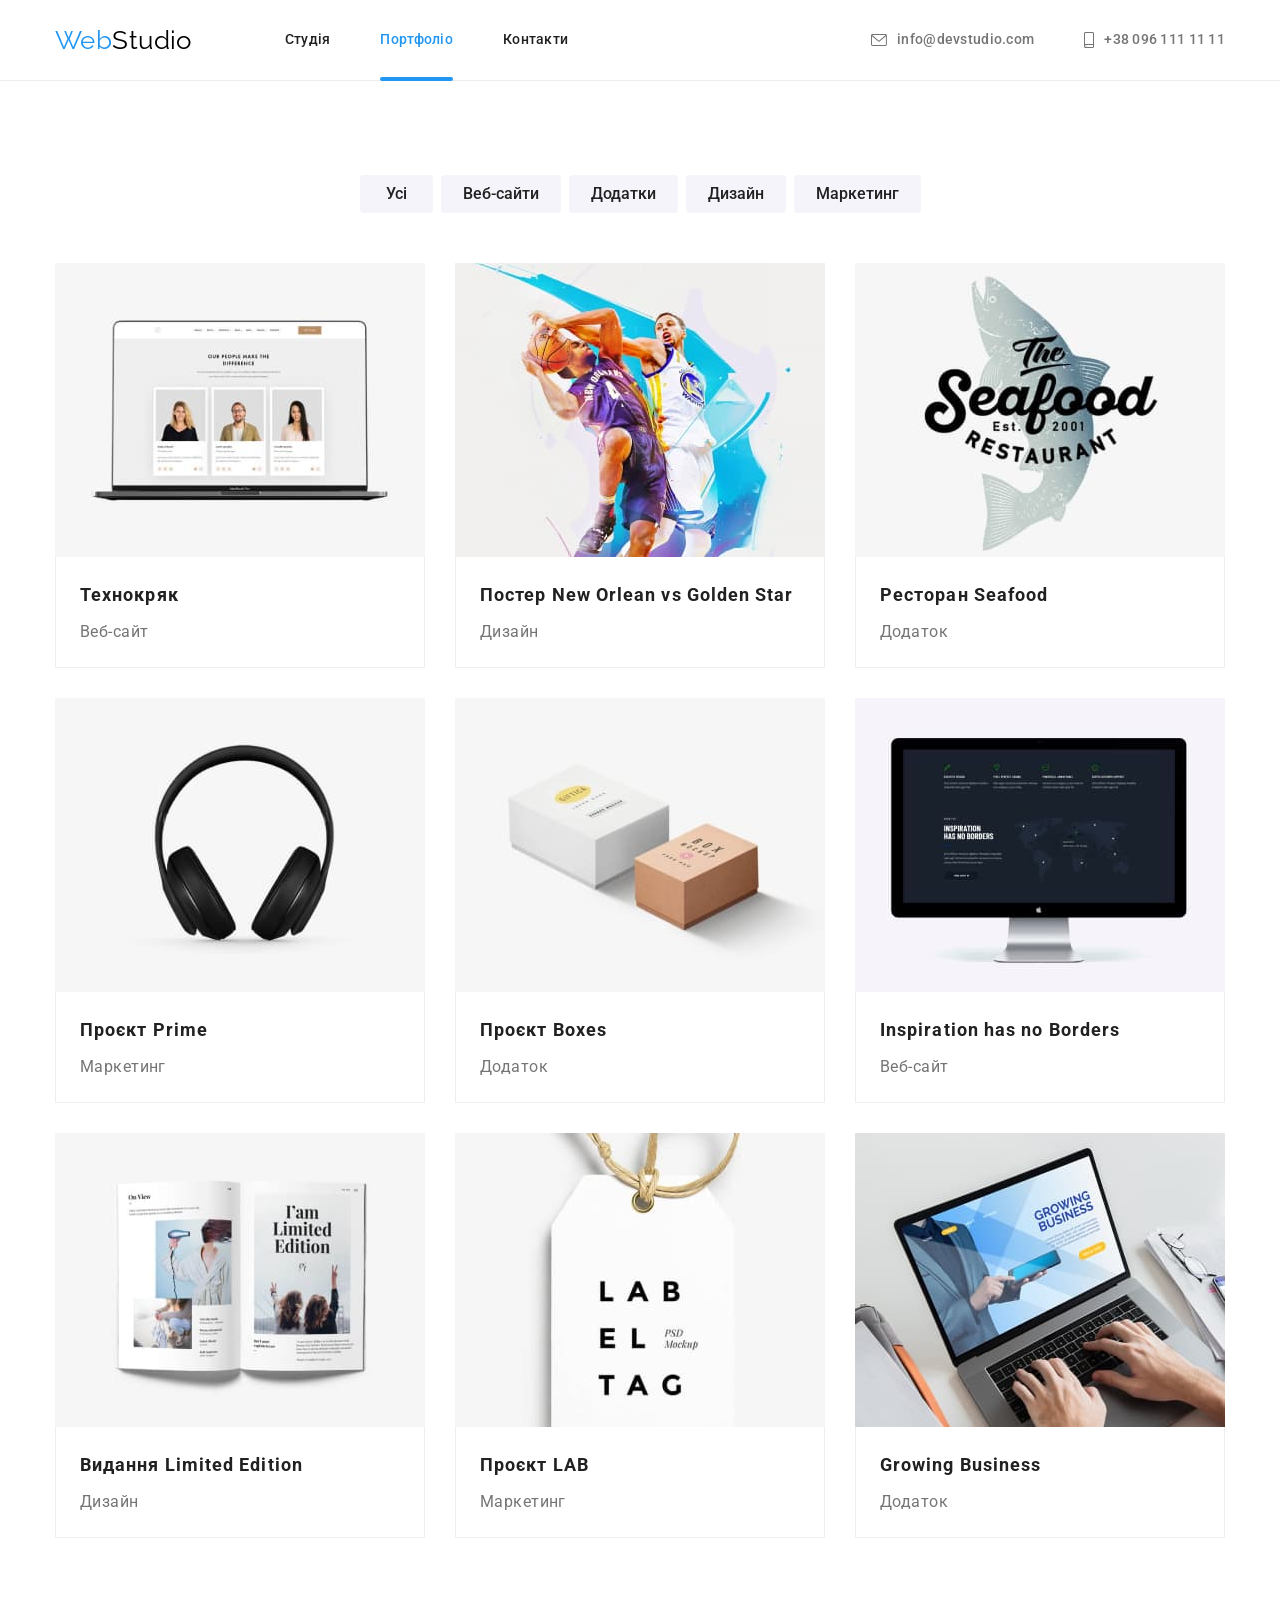
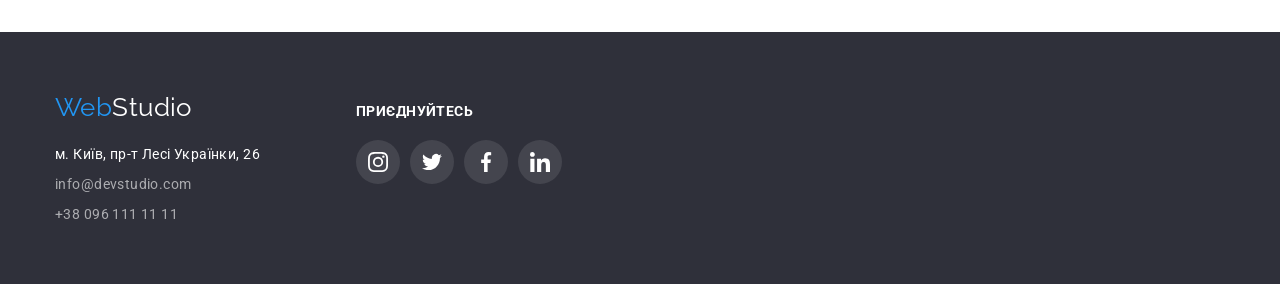
==== portfolio.html @ 73f419b6 "cloned last HW" ====
<!DOCTYPE html>
<html lang="uk">
  <head>
    <meta charset="UTF-8" />
    <meta http-equiv="X-UA-Compatible" content="IE=edge" />
    <meta name="viewport" content="width=device-width, initial-scale=1.0" />
    <title>WebStudio</title>
    <link
      href="https://fonts.googleapis.com/css2?family=Raleway:wght@700&family=Roboto:wght@400;500;700;900&display=swap"
      rel="stylesheet"
    />
    <link
      rel="stylesheet"
      href="https://cdnjs.cloudflare.com/ajax/libs/modern-normalize/1.1.0/modern-normalize.min.css"
    />
    <link rel="stylesheet" href="./css/styles.css" />
  </head>
  <body>
    <!--Шапка сторінки-->
    <header>
      <div class="container main-nav">
        <nav class="main-nav">
          <a href="./index.html" class="logo">Web<span class="header-logo">Studio</span></a>

          <ul class="site-nav">
            <li class="item"><a href="./index.html" class="link">Студія</a></li>
            <li class="item"><a href="./portfolio.html" class="link current">Портфоліо</a></li>
            <li class="item"><a href="" class="link">Контакти</a></li>
          </ul>
        </nav>
        <ul class="auth-nav">
          <li class="item">
            <a href="mailto:info@devstudio.com" class="link">
              <svg class="auth-icon" width="16px" height="12px">
                <use href="./images/svg/symbol-defs.svg#icon-envelope"></use>
              </svg>
              info@devstudio.com
            </a>
          </li>
          <li class="item">
            <a href="tel:+380961111111" class="link">
              <svg class="auth-icon" fill="" width="10px" height="16px">
                <use href="./images/svg/symbol-defs.svg#icon-smartphone"></use>
              </svg>
              +38 096 111 11 11</a
            >
          </li>
        </ul>
      </div>
    </header>
    <main>
      <!--Контент портфоліо-->
      <section class="section">
        <div class="container">
          <h1 class="visually-hidden">Портфоліо</h1>
          <ul class="filters-list">
            <li class="item"><button type="button" class="button button-filters">Усі</button></li>
            <li class="item">
              <button type="button" class="button button-filters">Веб-сайти</button>
            </li>
            <li class="item">
              <button type="button" class="button button-filters">Додатки</button>
            </li>
            <li class="item">
              <button type="button" class="button button-filters">Дизайн</button>
            </li>
            <li class="item">
              <button type="button" class="button button-filters">Маркетинг</button>
            </li>
          </ul>
          <ul class="filters-items">
            <li class="item">
              <a href="" class="link">
                <div class="filters-thumb">
                  <img src="./images/portfolio/img-1.jpg" alt="Портфоліо1" width="370" />
                  <div class="thumb-description">
                    <p class="thumb-description-text">Ресурс пропонує комплексні пропозиції з різним рівнем функціоналу та сервісів. Все це дозволить відвідувачу отримати вичерпні відомості про компанію чи приватну особу.
                    </p>
                </div>
                </div>
                <div class="item-contant">
                  <h2 class="item-title">Технокряк</h2>
                  <p class="item-text">Веб-сайт</p>
                </div>
              </a>
            </li>
            <li class="item">
              <a href="" class="link">
                <div class="filters-thumb">
                  <img src="./images/portfolio/img-2.jpg" alt="Портфоліо2" width="370" />
                  <div class="thumb-description">
                    <p class="thumb-description-text">Ресурс пропонує комплексні пропозиції з різним рівнем функціоналу та сервісів. Все це дозволить відвідувачу отримати вичерпні відомості про компанію чи приватну особу.
                    </p>
                  </div>
                </div>
                <div class="item-contant">
                  <h2 class="item-title">Постер New Orlean vs Golden Star</h2>
                  <p class="item-text">Дизайн</p>
                </div>
              </a>
            </li>
            <li class="item">
              <a href="" class="link">
                <div class="filters-thumb">
                  <img src="./images/portfolio/img-3.jpg" alt="Портфоліо3" width="370" />
                  <div class="thumb-description">
                    <p class="thumb-description-text">Ресурс пропонує комплексні пропозиції з різним рівнем функціоналу та сервісів. Все це дозволить відвідувачу отримати вичерпні відомості про компанію чи приватну особу.
                    </p>
                  </div>
                </div>
                <div class="item-contant">
                  <h2 class="item-title">Ресторан Seafood</h2>
                  <p class="item-text">Додаток</p>
                </div>
              </a>
            </li>
            <li class="item">
              <a href="" class="link">
                <div class="filters-thumb">
                  <img src="./images/portfolio/img-4.jpg" alt="Портфоліо4" width="370" />
                  <div class="thumb-description">
                    <p class="thumb-description-text">Ресурс пропонує комплексні пропозиції з різним рівнем функціоналу та сервісів. Все це дозволить відвідувачу отримати вичерпні відомості про компанію чи приватну особу.
                    </p>
                  </div>
                </div>
                <div class="item-contant">
                  <h2 class="item-title">Проєкт Prime</h2>
                  <p class="item-text">Маркетинг</p>
                </div>
              </a>
            </li>
            <li class="item">
              <a href="" class="link">
                <div class="filters-thumb">
                  <img src="./images/portfolio/img-5.jpg" alt="Портфоліо5" width="370" />
                  <div class="thumb-description">
                    <p class="thumb-description-text">Ресурс пропонує комплексні пропозиції з різним рівнем функціоналу та сервісів. Все це дозволить відвідувачу отримати вичерпні відомості про компанію чи приватну особу.
                    </p>
                  </div>
                </div>
                <div class="item-contant">
                  <h2 class="item-title">Проєкт Boxes</h2>
                  <p class="item-text">Додаток</p>
                </div>
              </a>
            </li>
            <li class="item">
              <a href="" class="link">
                <div class="filters-thumb">
                  <img src="./images/portfolio/img-6.jpg" alt="Портфоліо6" width="370" />
                  <div class="thumb-description">
                    <p class="thumb-description-text">Ресурс пропонує комплексні пропозиції з різним рівнем функціоналу та сервісів. Все це дозволить відвідувачу отримати вичерпні відомості про компанію чи приватну особу.
                    </p>
                  </div>
                </div>
                <div class="item-contant">
                  <h2 class="item-title">Inspiration has no Borders</h2>
                  <p class="item-text">Веб-сайт</p>
                </div>
              </a>
            </li>
            <li class="item">
              <a href="" class="link">
                <div class="filters-thumb">
                  <img src="./images/portfolio/img-7.jpg" alt="Портфоліо7" width="370" />
                  <div class="thumb-description">
                    <p class="thumb-description-text">Ресурс пропонує комплексні пропозиції з різним рівнем функціоналу та сервісів. Все це дозволить відвідувачу отримати вичерпні відомості про компанію чи приватну особу.
                    </p>
                  </div>
                </div>
                <div class="item-contant">
                  <h2 class="item-title">Видання Limited Edition</h2>
                  <p class="item-text">Дизайн</p>
                </div>
              </a>
            </li>
            <li class="item">
              <a href="" class="link">
                <div class="filters-thumb">
                  <img src="./images/portfolio/img-8.jpg" alt="Портфоліо8" width="370" />
                  <div class="thumb-description">
                    <p class="thumb-description-text">Ресурс пропонує комплексні пропозиції з різним рівнем функціоналу та сервісів. Все це дозволить відвідувачу отримати вичерпні відомості про компанію чи приватну особу.
                    </p>
                  </div>
                </div>
                <div class="item-contant">
                  <h2 class="item-title">Проєкт LAB</h2>
                  <p class="item-text">Маркетинг</p>
                </div>
              </a>
            </li>
            <li class="item">
              <a href="" class="link">
                <div class="filters-thumb">
                  <img src="./images/portfolio/img-9.jpg" alt="Портфоліо9" width="370" />
                  <div class="thumb-description">
                    <p class="thumb-description-text">Ресурс пропонує комплексні пропозиції з різним рівнем функціоналу та сервісів. Все це дозволить відвідувачу отримати вичерпні відомості про компанію чи приватну особу.
                    </p>
                  </div>
                </div>
                <div class="item-contant">
                  <h2 class="item-title">Growing Business</h2>
                  <p class="item-text">Додаток</p>
                </div>
              </a>
            </li>
          </ul>
        </div>
      </section>
    </main>
    <footer class="footer">
      <div class="container">
        <div class="footer-nav">
          <a href="./index.html" class="logo">Web<span class="footer-logo">Studio</span></a>
          <address>
            <ul class="address-nav">
              <li class="item">
                <a
                  href="https://goo.gl/maps/3g5RspfiQDfXYecc9"
                  target="_blank"
                  class="address-link link"
                  rel="noreferrer noopener nofollow"
                  >м. Київ, пр-т Лесі Українки, 26</a
                >
              </li>
              <li class="item">
                <a href="mailto:info@devstudio.com" class="link">info@devstudio.com</a>
              </li>
              <li class="item">
                <a href="tel:+380961111111" class="link">+38 096 111 11 11</a>
              </li>
            </ul>
          </address>
        </div>
        <div class="footer-social">
          <p class="text">приєднуйтесь</p>
          <ul class="social-icon-footer">
            <li>
              <a href="" class="link">
                <svg class="social-icon" width="20px" height="20px">
                  <use href="./images/svg/symbol-defs.svg#icon-instagram"></use>
                </svg>
              </a>
            </li>
            <li>
              <a href="" class="link">
                <svg class="social-icon" width="20px" height="20px">
                  <use href="./images/svg/symbol-defs.svg#icon-twitter"></use>
                </svg>
              </a>
            </li>
            <li>
              <a href="" class="link">
                <svg class="social-icon" width="20px" height="20px">
                  <use href="./images/svg/symbol-defs.svg#icon-facebook"></use>
                </svg>
              </a>
            </li>
            <li>
              <a href="" class="link">
                <svg class="social-icon" width="20px" height="20px">
                  <use href="./images/svg/symbol-defs.svg#icon-linkedin"></use>
                </svg>
              </a>
            </li>
          </ul>
        </div>
      </div>
    </footer>
  </body>
</html>
---- css/styles.css ----
:root {
  --primary-text-color: #757575;
  --title-text-color: #212121;
  --accent-color: #2196f3;
  --primary-white-color: #ffffff;
  --secondary-bcg-color: #f5f4fa;
  --hero-bcg-color: #c4c4c4;
  --footer-bcg-color: #2f303a;
  --secondary-logo-color: #000000;
  --btn-active-color: #188ce8;
  --address-nav-color: rgba(255, 255, 255, 0.6);
  --header-border-color: #ececec;
  --portfplio-card-border-color: #eeeeee;
  --social-link-color: #afb1b8;
  --overlay-work-color: rgba(47, 48, 58, 0.8);
  --overlay-portfolio-color: rgba(33, 150, 243, 0.9);
}

body {
  background-color: var(--primary-white-color);
  color: var(--primary-text-color);
  font-size: 14px;
  line-height: 1.7;
  letter-spacing: 0.03em;
  font-family: 'Roboto', sans-serif;
}

.container {
  margin-left: auto;
  margin-right: auto;
  width: 1200px;
  padding-left: 15px;
  padding-right: 15px;
  /*  outline: 2px solid tomato; */
}

.section {
  padding-top: 94px;
  padding-bottom: 94px;
}

.section.no-padding {
  padding-top: 0;
  padding-bottom: 0;
}

ul {
  list-style: none;
  padding: 0;
  margin: 0;
}

h1,
h2,
h3,
p {
  margin-top: 0;
  margin-bottom: 0;
}

img {
  display: block;
}

/* Main nav */

header {
  border-bottom: 1px solid var(--header-border-color);
}
.main-nav {
  display: flex;
  align-items: center;
}

/* Logo */

.logo {
  color: var(--accent-color);
  font-family: 'Raleway', sans-serif;
  font-size: 26px;
  line-height: 1.19;
  text-decoration: none;
}
.header-logo {
  color: var(--secondary-logo-color);
}

/* Site nav */

.site-nav {
  display: flex;
  margin-left: 93px;
}

.site-nav .item:not(:last-child) {
  margin-right: 50px;
}

.site-nav .link {
  display: block;
  padding-top: 32px;
  padding-bottom: 32px;

  color: var(--title-text-color);

  font-weight: 500;
  font-size: 14px;
  line-height: 1.14;
  letter-spacing: 0.02em;
  text-decoration: none;

  transition-property: color;
  transition-duration: 250ms;
  transition-timing-function: cubic-bezier(0.4, 0, 0.2, 1);

  /* position: relative; */
}

.site-nav .link:hover,
.site-nav .link:focus {
  color: var(--accent-color);
}

.site-nav .link.current {
  color: var(--accent-color);
  position: relative;
}
.site-nav .link.current::after{
  background-color: var(--accent-color);
  content:"";
  display: block;
  width: 100%;
  height: 4px;
  border-radius: 2px;

  position: absolute;
  bottom: -1px;
}
/* Auth nav */

.auth-nav {
  display: flex;
  margin-left: auto;
}
.auth-nav .item + .item {
  margin-left: 50px;
}
.auth-nav .link {
  display: flex;
  align-items: center;

  padding-top: 32px;
  padding-bottom: 32px;

  color: var(--primary-text-color);

  font-weight: 500;
  font-size: 14px;
  line-height: 1.14;
  letter-spacing: 0.02em;
  text-decoration: none;

  transition-property: color;
  transition-duration: 250ms;
  transition-timing-function: cubic-bezier(0.4, 0, 0.2, 1);

}
.auth-nav .link:hover,
.auth-nav .link:focus {
  color: var(--accent-color);
}

.auth-icon {
  fill: currentColor;
  margin-right: 10px;

  transition-property: color;
  transition-duration: 250ms;
  transition-timing-function: cubic-bezier(0.4, 0, 0.2, 1);

}
.auth-nav .link:hover svg,
.auth-nav .link:focus svg {
  fill: var(--accent-color);
}

/* Hero */

.hero {
  min-height: 600px;
  max-width: 1600px;
  margin: 0 auto;

  background-image: linear-gradient(rgba(47, 48, 58, 0.4), rgba(47, 48, 58, 0.4)),
    url(../images/img-hero.jpg);
  background-color: var(--hero-bcg-color);
  background-repeat: no-repeat;
  background-position: center;
  background-size: cover;
  text-align: center;
  padding-top: 200px;
  padding-bottom: 200px;
}
.hero-title {
  color: var(--primary-white-color);

  font-weight: 900;
  font-size: 44px;
  line-height: 1.36;
  letter-spacing: 0.06em;
  text-transform: uppercase;
  max-width: 696px;
  margin: 0 auto 30px;
}

/* Button */

.button {
  border-radius: 4px;
  border: none;

  transition-property: background-color, color, box-shadow;
  transition-duration: 250ms;
  transition-timing-function: cubic-bezier(0.4, 0, 0.2, 1);
}

.button-primary {
  color: var(--primary-white-color);
  background-color: var(--accent-color);

  font-family: inherit;
  font-weight: 700;
  font-size: 16px;
  line-height: 1.87;
  letter-spacing: 0.06em;
  cursor: pointer;
  text-align: center;

  box-shadow: 0px 4px 4px rgba(0, 0, 0, 0.15);

  padding: 10px 32px;
  min-width: 216px;
}
.button-primary:hover,
.button-primary:focus {
  background-color: var(--btn-active-color);
  box-shadow: 0px 4px 4px rgba(0, 0, 0, 0.15);
}

/* sections */

.visually-hidden {
  position: absolute;
  white-space: nowrap;
  width: 1px;
  height: 1px;
  overflow: hidden;
  border: 0;
  padding: 0;
  clip: rect(0 0 0 0);
  clip-path: inset(50%);
  margin: -1px;
}

.section-title {
  color: var(--title-text-color);

  font-weight: 700;
  font-size: 36px;
  line-height: 1.16;
  text-align: center;

  margin-bottom: 50px;
}

/* Benefits */

.benefits-list {
  display: flex;
}
.benefits-list .item {
  width: 270px;
}
.benefits-item {
  display: flex;
  justify-content: center;
  align-items: center;

  width: 270px;
  height: 120px;

  margin-bottom: 30px;
  border-radius: 4px;

  background-color: var(--secondary-bcg-color);
}
.benefits-list .item:not(:last-child) {
  margin-right: 30px;
}
.benefits-list .title {
  color: var(--title-text-color);

  font-weight: 700;
  font-size: 14px;
  line-height: 1.14;
  text-transform: uppercase;

  margin-bottom: 10px;
}

/* img section */

.work {
  padding-top: 0;
}
.work-list {
  display: flex;
}
.work-list .item:not(:last-child) {
  margin-right: 30px;
}
.work-thumb{
  position: relative;

}
.work-list-text{
  position: absolute;
  bottom: 0;
  width: 100%;

  font-weight: 700;
  font-size: 14px;
  line-height: 1.14;
  text-align: center;
  text-transform: uppercase;

  display: flex;
  justify-content: center;
  align-items: center;
  height: 70px;

  background-color: var(--overlay-work-color);
  color: var(--primary-white-color);
}

/* Team */

.team {
  background-color: var(--secondary-bcg-color);
}

.team-list .item {
  background-color: var(--primary-white-color);

  border-radius: 0px 0px 4px 4px;
  box-shadow: 0px 1px 3px rgba(0, 0, 0, 0.12), 0px 1px 1px rgba(0, 0, 0, 0.14),
    0px 2px 1px rgba(0, 0, 0, 0.2);
}
.team-list {
  display: flex;
}
.team-list .item:not(:last-child) {
  margin-right: 30px;
}

.item-description {
  padding: 30px 0;
  text-align: center;
}
.team-list .title {
  color: var(--title-text-color);
  
  font-weight: 500;
  font-size: 16px;
  line-height: 1.18;

  margin-bottom: 10px;
}
.team-text {
  font-size: 16px;
  line-height: 1.18;
  margin-bottom: 16px;
}
.team-social-item {
  display: flex;
  justify-content: center;
  align-items: center;
  gap: 10px;
}

.social-link {
  width: 44px;
  height: 44px;
  
  display: flex;
  justify-content: center;
  align-items: center;
  border-radius: 50%;
  
  background-color: var(--primary-white-color);
  color: var(--social-link-color);

  transition-property: background-color, color;
  transition-duration: 250ms;
  transition-timing-function: cubic-bezier(0.4, 0, 0.2, 1);

}
.social-link:hover,
.social-link:focus {
  background-color: var(--accent-color);
  color: var(--primary-white-color);
}

.social-icon {
  fill: currentColor;

  transition-property: color;
  transition-duration: 250ms;
  transition-timing-function: cubic-bezier(0.4, 0, 0.2, 1);

}
.social-icon:hover,
.social-icon:focus {
  fill: var(--primary-white-color);
}

/* Clients */

.clients-list {
  display: flex;
}

.clients-list .link {
  display: flex;
  justify-content: center;
  align-items: center;
  
  width: 170px;
  height: 92px;
  border: 1px solid var(--social-link-color);
  border-radius: 4px;

  transition-property: border;
  transition-duration: 250ms;
  transition-timing-function: cubic-bezier(0.4, 0, 0.2, 1);

}
.clients-list .link:hover,
.clients-list .link:focus {
  border: 1px solid var(--accent-color);
}
.clients-list .item:not(:last-child) {
  margin-right: 30px;
}

.client-icon {
  fill: var(--social-link-color);

  transition-property: fill;
  transition-duration: 250ms;
  transition-timing-function: cubic-bezier(0.4, 0, 0.2, 1);

}

.clients-list .link:hover svg,
.clients-list .link:focus svg {
  fill: var(--accent-color);
}

/* Footer */

.footer {
  background-color: var(--footer-bcg-color);

  padding-top: 60px;
  padding-bottom: 60px;
}
.footer .container {
  display: flex;
  align-items: baseline;
}
.footer-nav {
  margin-right: 70px;
}
.footer-logo {
  color: var(--primary-white-color);
}

address {
  width: 231px;
  margin-top: 20px;
}
.address-nav .item {
  max-height: 21px;
}
.address-nav .item + .item {
  margin-top: 9px;
}
.address-nav .link {
  color: var(--address-nav-color);
  font-style: normal;
  text-decoration: none;

  transition-property: color;
  transition-duration: 250ms;
  transition-timing-function: cubic-bezier(0.4, 0, 0.2, 1);

}
.address-nav .address-link {
  color: var(--primary-white-color);

  transition-property: color;
  transition-duration: 250ms;
  transition-timing-function: cubic-bezier(0.4, 0, 0.2, 1);

}

.address-nav .link:hover,
.address-nav .link:focus {
  color: var(--accent-color);
}


.footer-social .text {
  font-weight: 700;
  font-size: 14px;
  line-height: 1.14;
  text-transform: uppercase;

  color: var(--primary-white-color);
}
.social-icon-footer {
  display: flex;
  gap: 10px;
  margin-top: 20px;
}
.social-icon-footer .link {
  width: 44px;
  height: 44px;
 
  display: flex;
  justify-content: center;
  align-items: center;
  border-radius: 50%;
  background-color: rgba(255, 255, 255, 0.1);
  color: var(--primary-white-color);

  transition-property: background-color;
  transition-duration: 250ms;
  transition-timing-function: cubic-bezier(0.4, 0, 0.2, 1);

}
.social-icon-footer .link:hover,
.social-icon-footer .link:focus {
  background-color: var(--accent-color);
}

/* Modal */

.backdrop{
  position: fixed;
  top: 0;
  left: 0;
  
  width: 100%;
  height: 100%;
  
  opacity: 1;
  background-color:  rgba(0, 0, 0, 0.2);

  transition: opacity 300ms linear, visibility 300ms linear;
}
.backdrop.is-hidden{
  opacity: 0;
  pointer-events: none;
  visibility: hidden;
}
.modal{
  position: absolute;
  top: 50%;
  left: 50%;
  transform: translate(-50%, -50%);

  min-width: 528px;
  min-height: 581px;
  
  background-color: var(--primary-white-color);
  box-shadow: 0px 1px 3px rgba(0, 0, 0, 0.12), 0px 1px 1px rgba(0, 0, 0, 0.14), 0px 2px 1px rgba(0, 0, 0, 0.2);
  border-radius: 4px; 
}
.button.close{
  position: absolute;
  top: 8px;
  right: 8px;

  transition-property: border;
  transition-duration: 250ms;
  transition-timing-function: cubic-bezier(0.4, 0, 0.2, 1);

  display: flex;
  justify-content: center;
  align-items: center;
  cursor: pointer;

  width: 30px;
  height: 30px;

  background-color: var(--primary-white-color);
  border-radius: 50%;
  border: 1px solid rgba(0, 0, 0, 0.1);
}
/* Portfolio */

.filters-list {
  display: flex;
  justify-content: center;
  margin-bottom: 50px;
}
.filters-list .item:not(:last-child) {
  margin-right: 8px;
}

.button-filters {
  color: var(--title-text-color);
  background-color: var(--secondary-bcg-color);

  font-family: inherit;
  font-weight: 500;
  font-size: 16px;
  line-height: 1.62;
  cursor: pointer;
  border-width: 0;

  padding: 6px 22px;
  min-width: 73px;
}
.button-filters:hover,
.button-filters:focus {
  color: var(--primary-white-color);
  background-color: var(--accent-color);
  box-shadow: 0px 3px 1px rgba(0, 0, 0, 0.1), 0px 1px 2px rgba(0, 0, 0, 0.08),
    0px 2px 2px rgba(0, 0, 0, 0.12);
}

/* imgs section */

.filters-items {
  display: flex;
  flex-wrap: wrap;
}
.filters-items .item {
  margin-right: 30px;
  margin-bottom: 30px;
}
.filters-items .item:nth-child(3n) {
  margin-right: 0;
}
.filters-items .item:nth-last-child(-n + 3) {
  margin-bottom: 0;
}
.filters-items .link {
  color: var(--primary-text-color);
  
  display: block;
  width: 370px;
  text-decoration: none;
  
  transition: box-shadow 250ms cubic-bezier(0.4, 0, 0.2, 1);
}
.filters-items .link:hover,
.filters-items .link:focus {
  box-shadow: 0px 1px 1px rgba(0, 0, 0, 0.12), 0px 4px 4px rgba(0, 0, 0, 0.06), 1px 4px 6px rgba(0, 0, 0, 0.16);
}
.filters-items .link:hover .thumb-description,
.filters-items .link:focus .thumb-description{
  transform: translateY(0%);
}
.filters-thumb{
  position: relative;
  overflow: hidden;
}
.thumb-description{
  position: absolute;
  top: 0;
  left: 0;
  width: 100%;

  display: flex;
  align-items: center;
  height: 100%;
  padding: 0 24px;

  background-color: var(--overlay-portfolio-color);

  transform: translateY(100%);
  transition: transform 250ms cubic-bezier(0.4, 0, 0.2, 1);
}
.thumb-description-text{
  font-size: 18px;
  line-height: 1.5;

  color: var(--primary-white-color);
}
.item-title {
  color: var(--title-text-color);
  
  font-weight: 700;
  font-size: 18px;
  line-height: 2;
  letter-spacing: 0.06em;

  margin-bottom: 4px;
}

.item-contant {
  padding: 20px 24px;
  border: 1px solid var(--portfplio-card-border-color);
  border-top: none;
}

.item-text {
  font-size: 16px;
  line-height: 1.87;
}
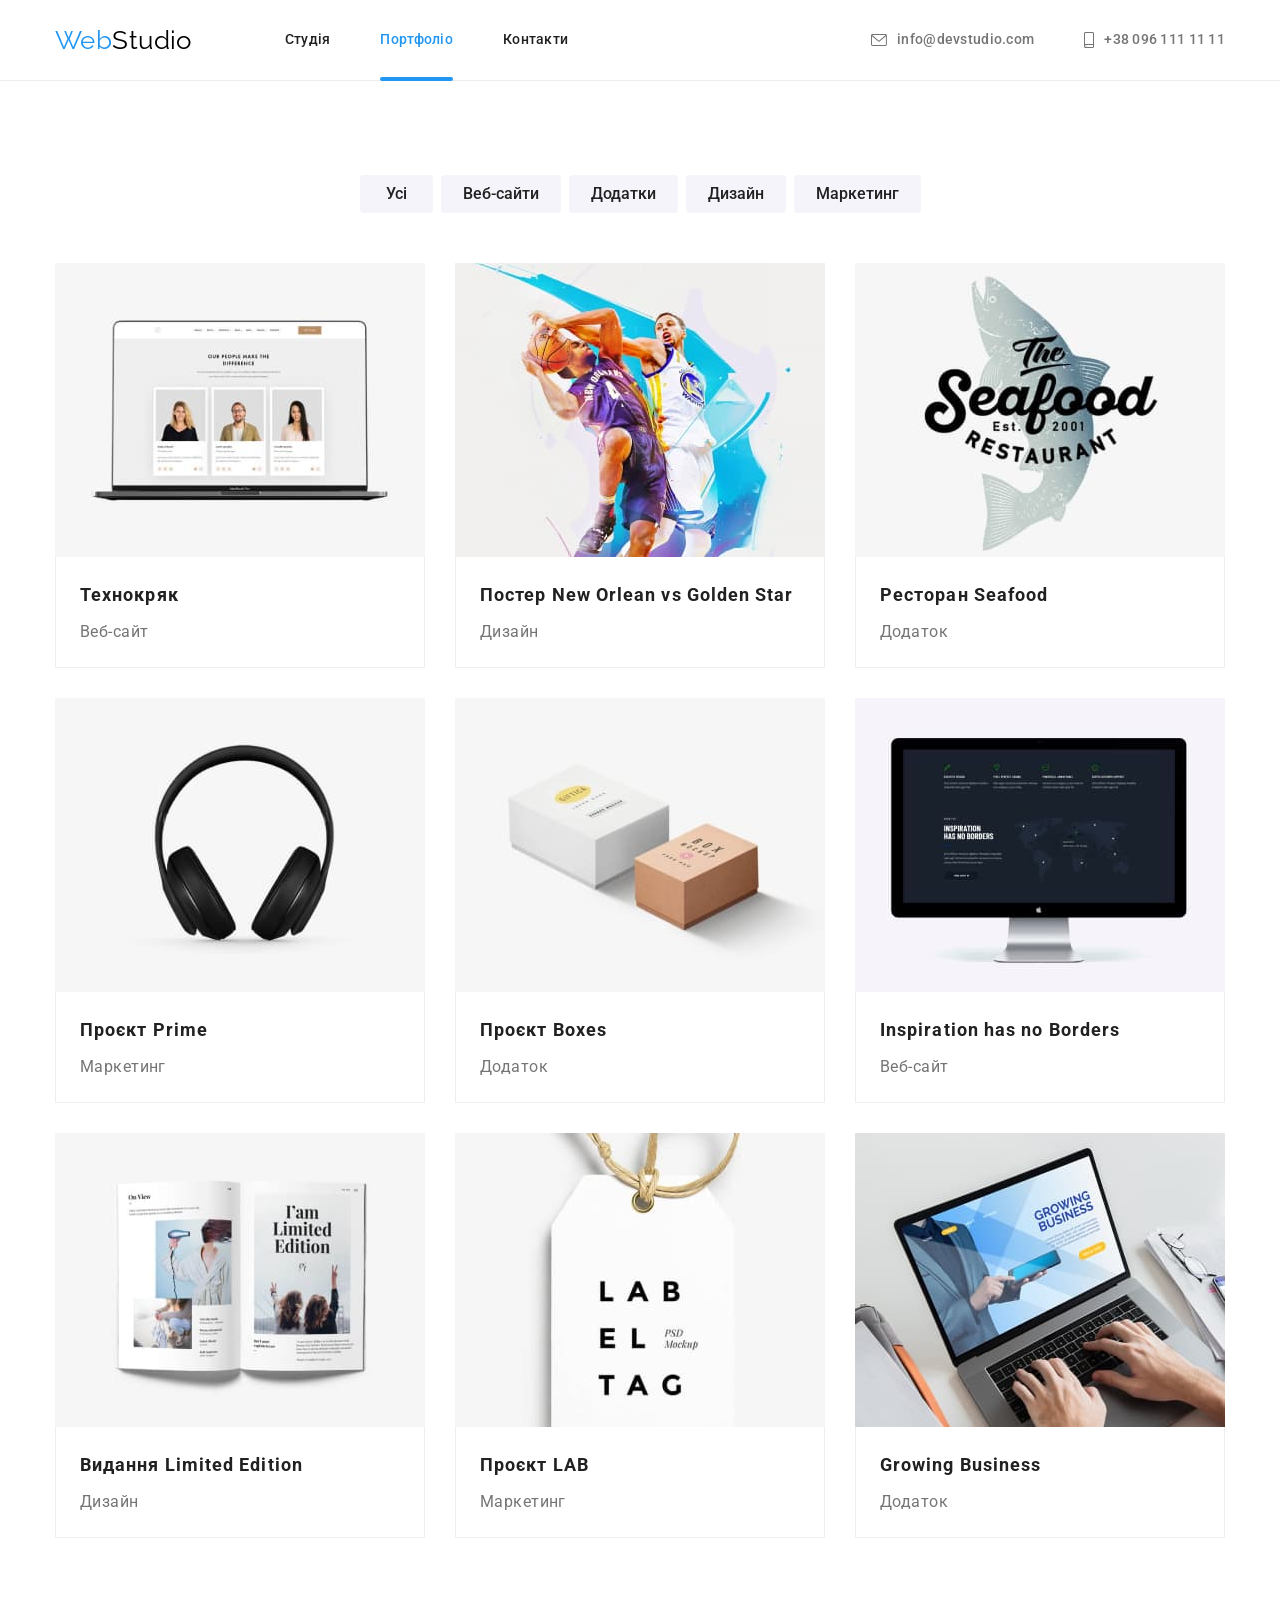
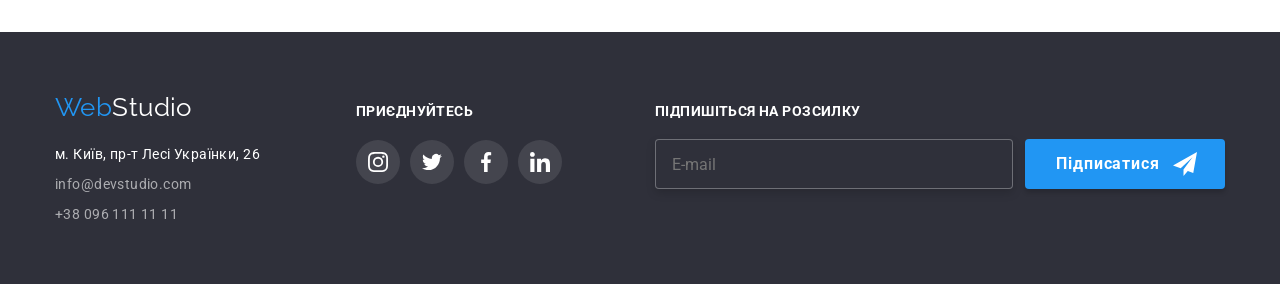
==== commit fbbecd76: "added form for footer" ====
--- a/portfolio.html
+++ b/portfolio.html
@@ -265,6 +265,21 @@
             </li>
           </ul>
         </div>
+        <div class="footer-form">
+          
+          <p class="">Підпишіться на розсилку</p>
+          <div class="form-action">
+            <form action="">
+              <input type="email" name="email" id="email" placeholder="E-mail">
+            </form>
+
+            <button type="button" class="button footer-button">Підписатися
+              <svg class="icon-send" width="24px" height="24px">
+                <use href="/images/svg/symbol-defs.svg#icon-icon-send"></use>
+              </svg>
+            </button>
+          </div>
+        </div>
       </div>
     </footer>
   </body>
--- a/css/styles.css
+++ b/css/styles.css
@@ -467,7 +467,7 @@
   fill: var(--accent-color);
 }
 
-/* Footer */
+/*      Footer      */
 
 .footer {
   background-color: var(--footer-bcg-color);
@@ -520,6 +520,7 @@
   color: var(--accent-color);
 }
 
+/* Footer social link */
 
 .footer-social .text {
   font-weight: 700;
@@ -555,7 +556,76 @@
   background-color: var(--accent-color);
 }
 
-/* Modal */
+/*Footer Form*/
+
+.footer-form{
+  margin-left: 93px;
+}
+
+.footer-form p{
+  font-weight: 700;
+  line-height: 1.1;
+  text-transform: uppercase;
+
+  color: var(--primary-white-color);
+
+  margin-bottom: 20px;
+}
+
+.form-action{
+  display: flex;
+  gap: 12px;
+}
+
+.footer-form input{
+  outline: none;
+  width: 358px;
+  height: 50px;
+  padding-left: 16px;
+  
+  border: 1px solid rgba(255, 255, 255, 0.3);
+  filter: drop-shadow(0px 4px 4px rgba(0, 0, 0, 0.15));
+  border-radius: 4px;
+  font-size: 16px;
+
+  color: rgba(255, 255, 255, 0.6);
+  background-color: var(--footer-bcg-color);
+}
+
+.footer-button{
+  position: relative;
+
+  color: var(--primary-white-color);
+  background-color: var(--accent-color);
+
+  font-family: inherit;
+  font-weight: 700;
+  font-size: 16px;
+  line-height: 1.87;
+  letter-spacing: 0.06em;
+  cursor: pointer;
+  text-align: center;
+
+  padding: 10px 62px 10px 28px;
+  min-width: 200px;
+
+  box-shadow: 0px 4px 4px rgba(0, 0, 0, 0.15);
+}
+
+.footer-button svg{
+  position: absolute;
+  top: 50%;
+  right: 28px;
+  translate: 0 -50%;
+}
+
+.footer-button:hover,
+.footer-button:focus {
+  background-color: var(--btn-active-color);
+  
+}
+
+/*      Modal     */
 
 .backdrop{
   position: fixed;
@@ -575,6 +645,8 @@
   pointer-events: none;
   visibility: hidden;
 }
+
+
 .modal{
   position: absolute;
   top: 50%;
@@ -583,20 +655,159 @@
 
   min-width: 528px;
   min-height: 581px;
+  padding: 44px 40px 36px;
   
   background-color: var(--primary-white-color);
   box-shadow: 0px 1px 3px rgba(0, 0, 0, 0.12), 0px 1px 1px rgba(0, 0, 0, 0.14), 0px 2px 1px rgba(0, 0, 0, 0.2);
   border-radius: 4px; 
 }
+
+.modal-title{
+  font-weight: 700;
+  font-size: 20px;
+  line-height: 1.15;
+ 
+  text-align: center;
+  margin-bottom: 12px;
+
+  color: var(--secondary-logo-color);
+}
+.form-element{
+  display: flex;
+  flex-direction: column;
+  
+  margin-bottom: 10px;
+}
+.form-element:nth-child(4){
+  margin-bottom: 20px;
+}
+.form-element label{
+  font-size: 12px;
+  line-height: 1.16;
+  letter-spacing: 0.01em;
+
+  margin-bottom: 4px;
+}
+
+
+.form-element input{
+  border: none;
+  outline: none;
+  width: 100%;
+  height: 40px;
+  padding-left: 42px;
+  
+  border: 1px solid rgba(33, 33, 33, 0.2);
+  border-radius: 4px;
+  font-size: 16px;
+
+  transition-property: border;
+  transition-duration: 250ms;
+  transition-timing-function: cubic-bezier(0.4, 0, 0.2, 1);
+}
+
+.form-element input:hover ,
+.form-element input:focus {
+  border: 1px solid var(--accent-color);
+}
+.form-element input:hover +svg,
+.form-element input:focus +svg{
+  fill: var(--accent-color);
+}
+
+.input-wrap{
+  position: relative;
+  
+}
+
+.form-element svg{
+  position: absolute;
+  top: 50%;
+  left: 12px;
+  translate: 0 -50%;
+
+  transition-property: fill;
+  transition-duration: 250ms;
+  transition-timing-function: cubic-bezier(0.4, 0, 0.2, 1);
+
+}
+
+.form-element textarea{
+  padding: 12px 16px;
+  height: 120px;
+
+  border: 1px solid rgba(33, 33, 33, 0.2);
+  border-radius: 4px;
+  outline: none;
+  resize: none;
+}
+
+.accept label{
+  display: flex;
+  justify-content: center;
+  align-items: center;
+
+  margin-bottom: 30px;
+ 
+}
+
+.accept .link{
+  color: var(--accent-color);
+  
+}
+
+.checkbox{
+  display: flex;
+  align-items: center;
+  justify-content: center;
+
+  border: 2px solid var(--title-text-color);
+  width: 16px;
+  height: 15px;
+  border-radius: 3px;
+  margin-right: 7px;
+}
+
+.checkbox svg{
+  display: none;
+}
+.accept input:checked + label .checkbox{
+  background-color: var(--accent-color);
+  border: 2px solid var(--accent-color);
+}
+
+.accept input:checked + label .checkbox svg{
+  display: block;
+}
+
+.modal-form button{
+  padding: 10px 52px;
+  min-width: 200px;
+  cursor: pointer;
+  margin-left: 124px;
+  
+  font-family: inherit;
+  font-style: normal;
+  font-weight: 700;
+  font-size: 16px;
+  line-height: 30px;
+  letter-spacing: 0.06em;
+
+  background-color: var(--accent-color);
+  color: var(--primary-white-color);
+  box-shadow: 0px 4px 4px rgba(0, 0, 0, 0.15);
+  
+}
+.modal-form button:hover,
+.modal-form button:focus {
+  background-color: var(--btn-active-color);
+}
+
 .button.close{
   position: absolute;
   top: 8px;
   right: 8px;
 
-  transition-property: border;
-  transition-duration: 250ms;
-  transition-timing-function: cubic-bezier(0.4, 0, 0.2, 1);
-
   display: flex;
   justify-content: center;
   align-items: center;
@@ -609,7 +820,12 @@
   border-radius: 50%;
   border: 1px solid rgba(0, 0, 0, 0.1);
 }
-/* Portfolio */
+.button.close:hover svg,
+.button.close:focus svg{
+  fill: var(--accent-color);
+}
+
+/*       Portfolio       */
 
 .filters-list {
   display: flex;
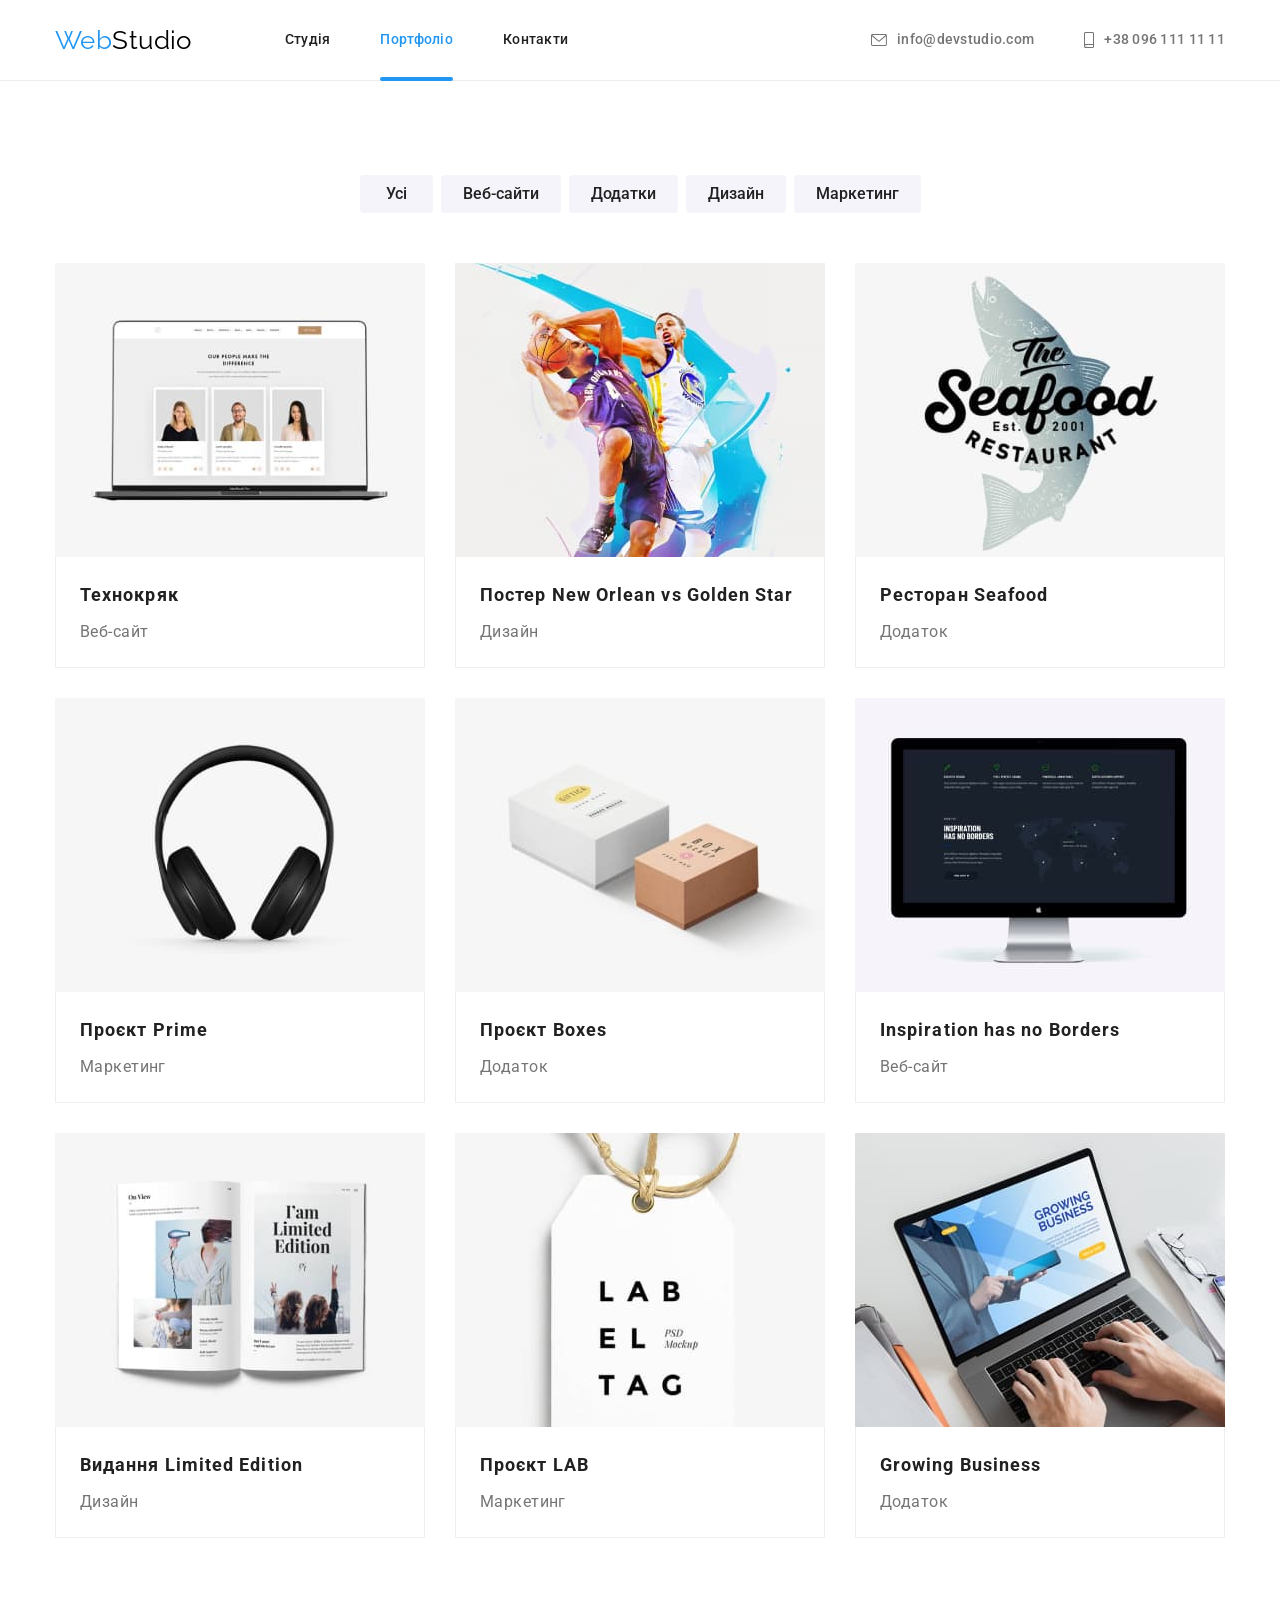
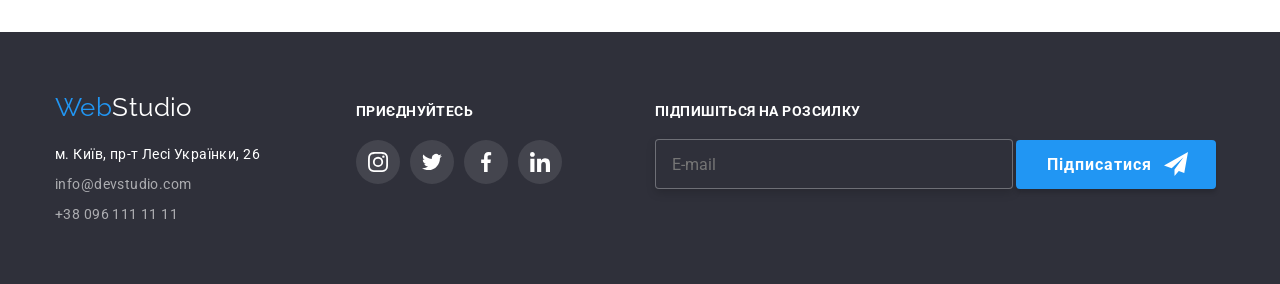
==== commit 457d6065: "Сorrected after menors comments" ====
--- a/portfolio.html
+++ b/portfolio.html
@@ -271,13 +271,12 @@
           <div class="form-action">
             <form action="">
               <input type="email" name="email" id="email" placeholder="E-mail">
+              <button type="submit" class="button footer-button">Підписатися
+                <svg class="icon-send" width="24px" height="24px">
+                  <use href="./images/svg/symbol-defs.svg#icon-icon-send"></use>
+                </svg>
+              </button>
             </form>
-
-            <button type="button" class="button footer-button">Підписатися
-              <svg class="icon-send" width="24px" height="24px">
-                <use href="/images/svg/symbol-defs.svg#icon-icon-send"></use>
-              </svg>
-            </button>
           </div>
         </div>
       </div>
--- a/css/styles.css
+++ b/css/styles.css
@@ -742,12 +742,14 @@
   resize: none;
 }
 
+.accept{
+  margin-bottom: 30px;
+}
+
 .accept label{
   display: flex;
   justify-content: center;
   align-items: center;
-
-  margin-bottom: 30px;
  
 }
 
@@ -780,14 +782,17 @@
   display: block;
 }
 
+.form-button{
+  display: flex;
+  justify-content: center;
+}
 .modal-form button{
+  /* margin: 0 auto; перше, що спрбувала, але не спрацьовує */
   padding: 10px 52px;
   min-width: 200px;
   cursor: pointer;
-  margin-left: 124px;
   
   font-family: inherit;
-  font-style: normal;
   font-weight: 700;
   font-size: 16px;
   line-height: 30px;
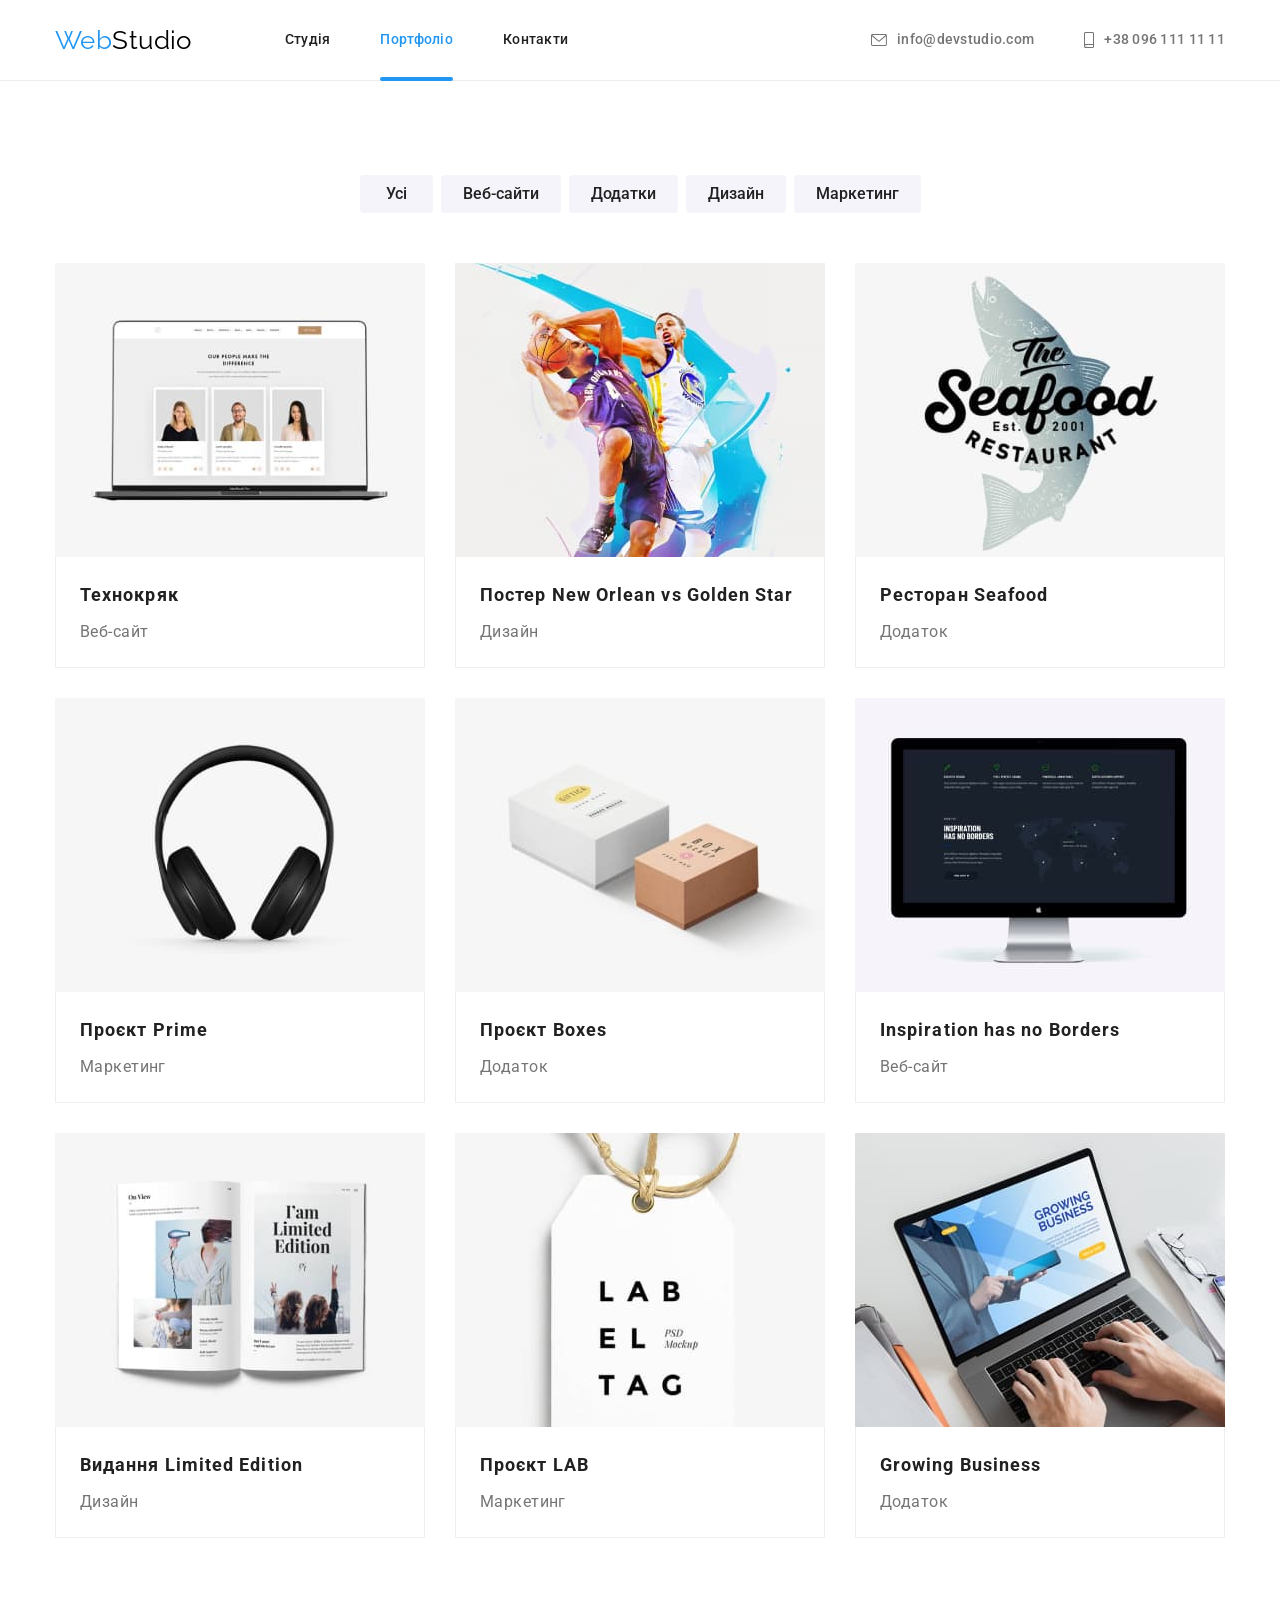
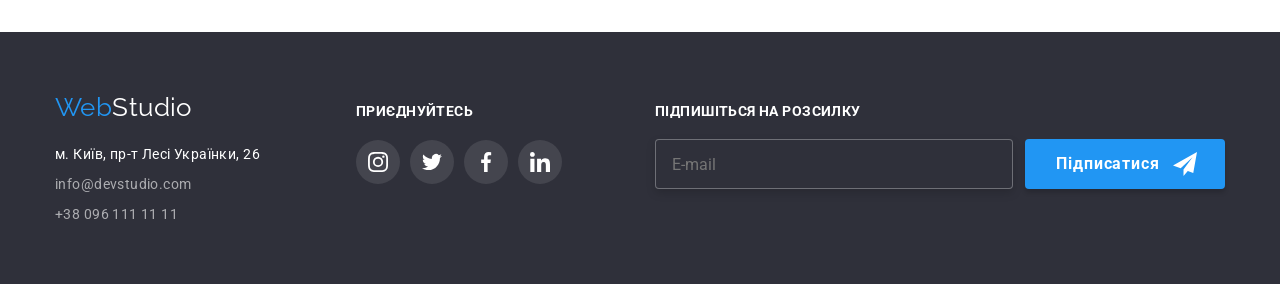
==== commit b39c1b8e: "added correct flex for form in footerr" ====
--- a/portfolio.html
+++ b/portfolio.html
@@ -268,16 +268,16 @@
         <div class="footer-form">
           
           <p class="">Підпишіться на розсилку</p>
-          <div class="form-action">
-            <form action="">
+            <form action="" class="form-action">
               <input type="email" name="email" id="email" placeholder="E-mail">
+
               <button type="submit" class="button footer-button">Підписатися
                 <svg class="icon-send" width="24px" height="24px">
                   <use href="./images/svg/symbol-defs.svg#icon-icon-send"></use>
                 </svg>
               </button>
             </form>
-          </div>
+
         </div>
       </div>
     </footer>
